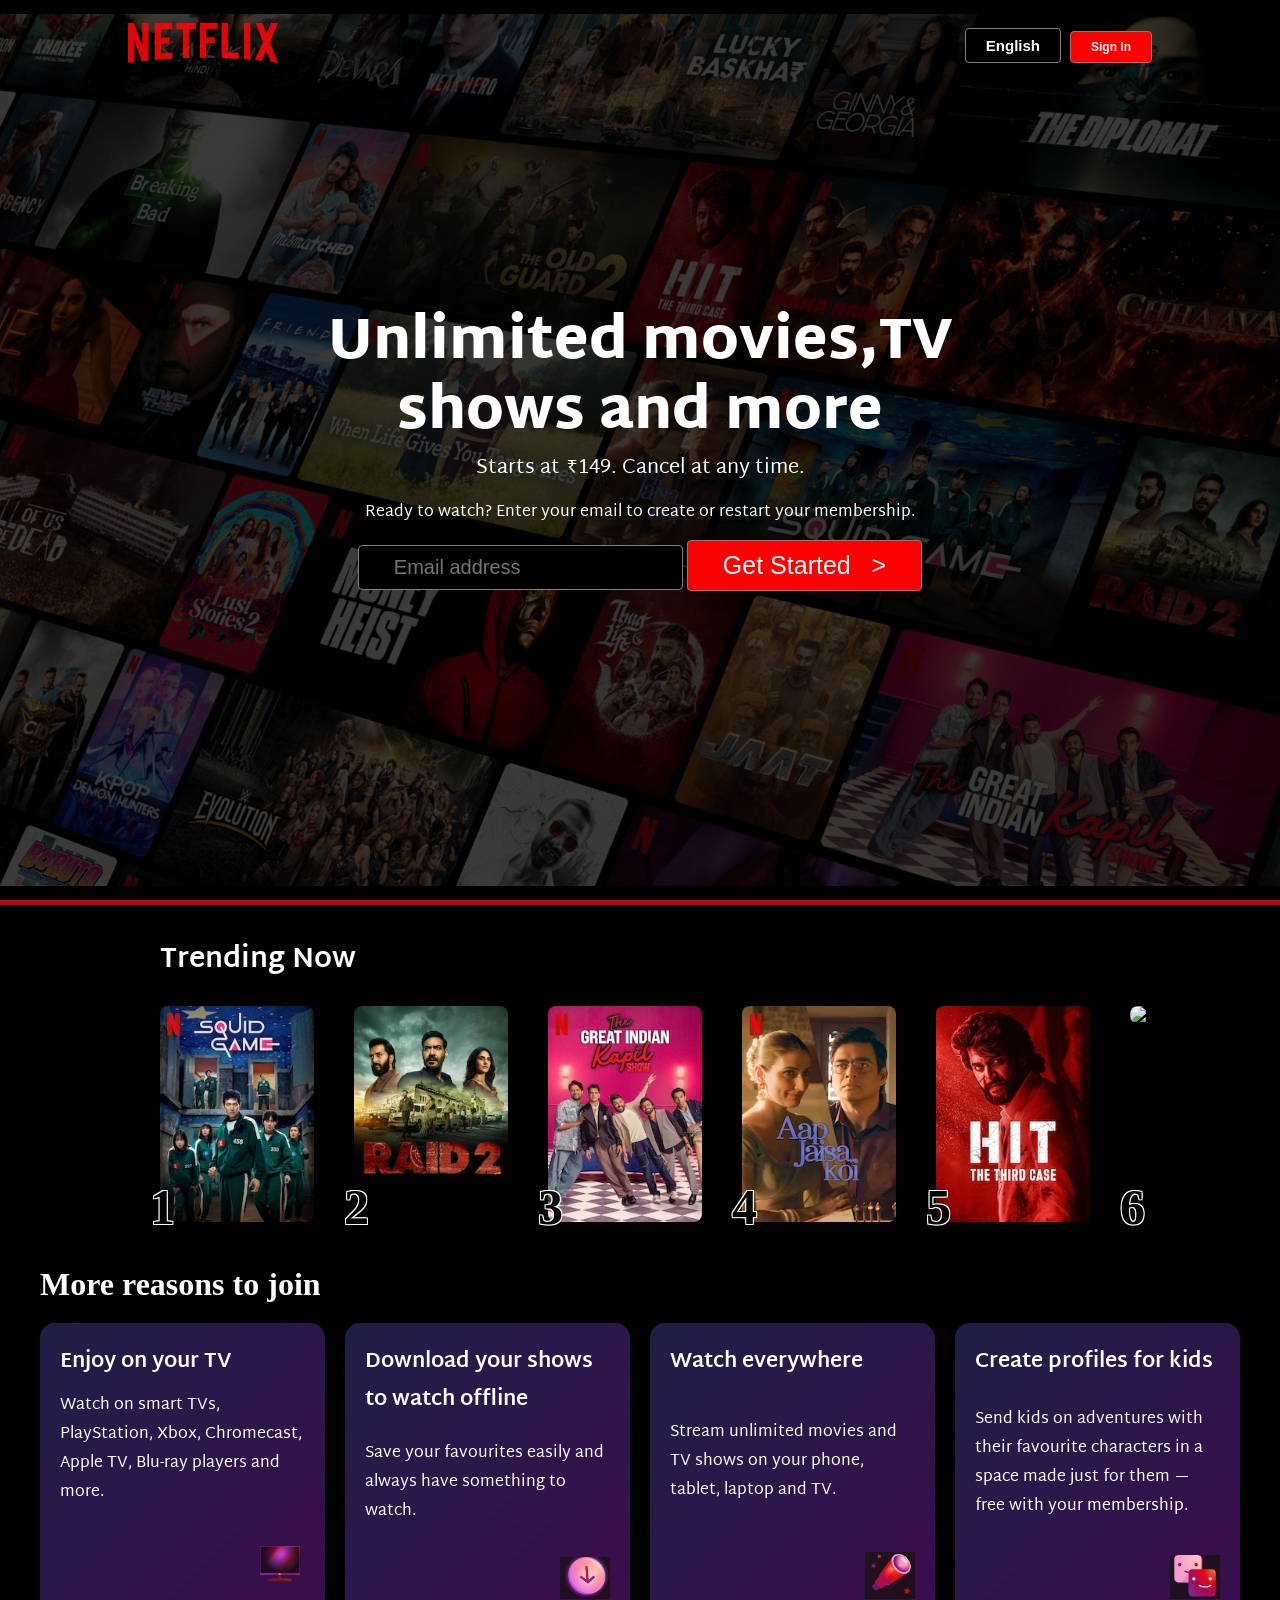
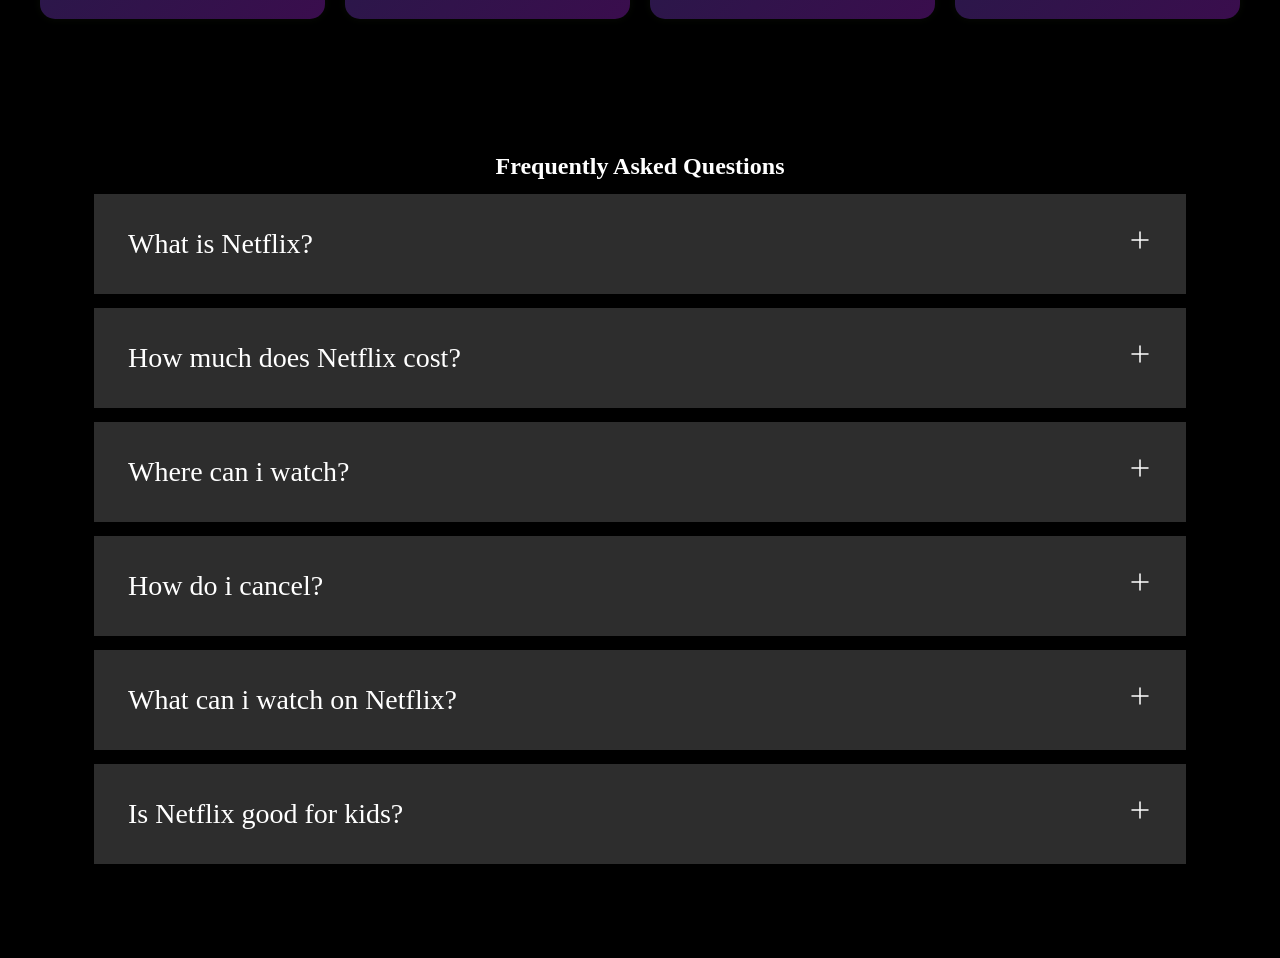
==== index.html @ e35a1ee7 "commit" ====
<!DOCTYPE html>
<html lang="en">

<head>
    <meta charset="UTF-8">
    <meta name="viewport" content="width=device-width, initial-scale=1.0">
    <title>Netflix India – Watch TV Shows Online, Watch Movies Online</title>
    <link rel="stylesheet" href="style.css">
</head>

<body>
    <div class="main">
        <nav>
            <span> <img src="logo.svg" alt=""></span>
            <div>
                <button class="btn ">
                    English 
                </button>
                <button class="btn brns">
                    Sign In
                </button>
            </div>
        </nav>
        <div class="box"></div>
        <div class="hero">
            <span>Unlimited movies,TV </span>
            <span>shows and more</span>
            <span>Starts at ₹149. Cancel at any time.</span>
            <span>Ready to watch? Enter your email to create or restart your membership.</span>
            <div>
                <input class="hbtn" "text" placeholder="Email address">
                <button class="btn brn">Get Started &nbsp; &gt;</button>
            </div>
        </div>
    </div>
    <div class="seprate"></div>
    </div>
    <h2 class="title">Trending Now</h2>

    <div class="trending-container">
        <div class="card">
            <img src="squid game.webp" alt="Squid Game">
            <span class="number">1</span>
        </div>

        <div class="card">
            <img src="Raid 2.webp" alt="Raid 2">
            <span class="number">2</span>
        </div>

        <div class="card">
            <img src="kapil sharma show.webp" alt="The Great Indian Kapil Show">
            <span class="number">3</span>
        </div>

        <div class="card">
            <img src="4 show.webp" alt="Aap Jaisa Koi">
            <span class="number">4</span>
        </div>

        <div class="card">
            <img src="5 hit.webp" alt="Hit The Third Case">
            <span class="number">5</span>
        </div>
        <div class="card">
            <img src="https://occ-0-4773-2186.1.nflxso.net/dnm/api/v6/mAcAr9TxZIVbINe88xb3Teg5_OA/AAAABcH5_XDKPeXszDIKUeRk9f8gbZf2IIH_vdf4CNwOb7kql21x-tuHFIQn1NVGFCzD79WrtEa2YEWqbSqJAs8AAOymvo6mcwfQlFM.webp?r=e74&quot" alt="Hit The Third Case">
            <span class="number">6</span>
        </div>
        <!-- <div class="card">
            <img src="5 hit.webp" alt="Hit The Third Case">
            <span class="number">7</span>
        </div> -->


    </div>
    <div class="benefits-section">
        <h2>More reasons to join</h2>
        <div class="benefit-list">
            <div class="benefit-card">
                <h3>Enjoy on your TV</h3>
                <p>Watch on smart TVs, PlayStation, Xbox, Chromecast, Apple TV, Blu-ray players and more.</p>
                <svg width="72" height="72" viewBox="0 0 72 72" fill="none">
                    <g id="television-core-small">
                        <path id="Vector" fill-rule="evenodd" clip-rule="evenodd"
                            d="M37.2 53.3992C37.2 52.7365 36.6628 52.1992 36 52.1992H34.8C34.1373 52.1992 33.6 52.7365 33.6 53.3992V56.2636C33.6 56.9129 33.0834 57.4433 32.4347 57.4739C30.3013 57.5744 28.1719 57.7834 26.0546 58.1011L19.444 59.0926C18.2692 59.2688 17.4 60.2782 17.4 61.4662V62.0992C17.4 62.4304 17.6686 62.6992 18 62.6992H52.8C53.1314 62.6992 53.4 62.4304 53.4 62.0992V61.4662C53.4 60.2782 52.5309 59.2688 51.3561 59.0926L44.7454 58.1011C42.6282 57.7834 40.4987 57.5744 38.3653 57.4739C37.7167 57.4433 37.2 56.9129 37.2 56.2636V53.3992Z"
                            fill="url(#paint0_radial_5179_1308)"></path>
                        <path id="Vector_2"
                            d="M18.6 60.7388C18.6 60.2306 18.9587 59.796 19.4602 59.711C22.0196 59.2775 29.7585 58.0508 35.4 58.0508C41.0415 58.0508 48.7804 59.2775 51.3398 59.711C51.8412 59.796 52.2 60.2306 52.2 60.7388C52.2 60.902 52.0575 61.0268 51.8967 61.0004C50.1219 60.707 40.9704 59.2409 35.4 59.2409C29.8295 59.2409 20.678 60.707 18.9033 61.0004C18.7425 61.0268 18.6 60.902 18.6 60.7388Z"
                            fill="url(#paint1_radial_5179_1308)"></path>
                        <path id="Vector_3"
                            d="M63 12H8.99995C8.00584 12 7.19995 12.8059 7.19995 13.8V51.6C7.19995 52.5941 8.00584 53.4 8.99995 53.4H63C63.9941 53.4 64.8 52.5941 64.8 51.6V13.8C64.8 12.8059 63.9941 12 63 12Z"
                            fill="url(#paint2_linear_5179_1308)"></path>
                        <path id="Vector_4"
                            d="M63 12H8.99995C8.00584 12 7.19995 12.8059 7.19995 13.8V51.6C7.19995 52.5941 8.00584 53.4 8.99995 53.4H63C63.9941 53.4 64.8 52.5941 64.8 51.6V13.8C64.8 12.8059 63.9941 12 63 12Z"
                            fill="url(#paint3_radial_5179_1308)"></path>
                        <path id="Vector_5" fill-rule="evenodd" clip-rule="evenodd"
                            d="M8.99995 12.6H63C63.663 12.6 64.2 13.1372 64.2 13.8V50.4H7.79995V13.8C7.79995 13.1372 8.33719 12.6 8.99995 12.6ZM7.19995 50.4V13.8C7.19995 12.8059 8.00581 12 8.99995 12H63C63.9942 12 64.8 12.8059 64.8 13.8V50.4V51.6C64.8 52.5941 63.9942 53.4 63 53.4H8.99995C8.00581 53.4 7.19995 52.5941 7.19995 51.6V50.4Z"
                            fill="url(#paint4_radial_5179_1308)"></path>
                        <path id="Vector_6"
                            d="M35.4 52.8C36.3941 52.8 37.2 52.3971 37.2 51.9C37.2 51.4029 36.3941 51 35.4 51C34.4059 51 33.6 51.4029 33.6 51.9C33.6 52.3971 34.4059 52.8 35.4 52.8Z"
                            fill="url(#paint5_radial_5179_1308)"></path>
                    </g>
                    <defs>
                        <radialGradient id="paint0_radial_5179_1308" cx="0" cy="0" r="1" gradientUnits="userSpaceOnUse"
                            gradientTransform="translate(50.3269 49.3723) rotate(118.526) scale(55.1579 46.2871)">
                            <stop stop-color="#802600"></stop>
                            <stop offset="0.333333" stop-color="#6F181D"></stop>
                            <stop offset="0.666667" stop-color="#5B1333"></stop>
                            <stop offset="1" stop-color="#391945"></stop>
                        </radialGradient>
                        <radialGradient id="paint1_radial_5179_1308" cx="0" cy="0" r="1" gradientUnits="userSpaceOnUse"
                            gradientTransform="translate(48.1077 53.6128) rotate(158.116) scale(32.7275 42.219)">
                            <stop stop-color="#99421D"></stop>
                            <stop offset="0.333333" stop-color="#99161D"></stop>
                            <stop offset="0.666667" stop-color="#7D1845"></stop>
                            <stop offset="1" stop-color="#59216E"></stop>
                        </radialGradient>
                        <linearGradient id="paint2_linear_5179_1308" x1="10.4727" y1="14.9572" x2="56.1755" y2="51.4814"
                            gradientUnits="userSpaceOnUse">
                            <stop stop-color="#99161D"></stop>
                            <stop offset="0.245283" stop-color="#CA005B"></stop>
                            <stop offset="0.346698" stop-color="#FF479A"></stop>
                            <stop offset="0.46934" stop-color="#CC3CFF"></stop>
                            <stop offset="0.735849" stop-color="#BC1A22"></stop>
                            <stop offset="1" stop-color="#C94FF5"></stop>
                        </linearGradient>
                        <radialGradient id="paint3_radial_5179_1308" cx="0" cy="0" r="1" gradientUnits="userSpaceOnUse"
                            gradientTransform="translate(38.6181 23.8286) rotate(90) scale(25.9571 25.8545)">
                            <stop stop-color="#1C0E20" stop-opacity="0"></stop>
                            <stop offset="1" stop-color="#1C0E20"></stop>
                        </radialGradient>
                        <radialGradient id="paint4_radial_5179_1308" cx="0" cy="0" r="1" gradientUnits="userSpaceOnUse"
                            gradientTransform="translate(54 20.1938) rotate(144.293) scale(47.2897 44.8232)">
                            <stop stop-color="#EF7744"></stop>
                            <stop offset="0.333333" stop-color="#E50914"></stop>
                            <stop offset="0.666667" stop-color="#A70D53"></stop>
                            <stop offset="1" stop-color="#792A95"></stop>
                        </radialGradient>
                        <radialGradient id="paint5_radial_5179_1308" cx="0" cy="0" r="1" gradientUnits="userSpaceOnUse"
                            gradientTransform="translate(36.525 51.3562) rotate(135) scale(4.58735)">
                            <stop stop-color="#FFDCCC"></stop>
                            <stop offset="0.333333" stop-color="#FFBDC0"></stop>
                            <stop offset="0.666667" stop-color="#F89DC6"></stop>
                            <stop offset="1" stop-color="#E4A1FA"></stop>
                        </radialGradient>
                    </defs>
                </svg>
                <script src="script.js"></script>
            </div>
            <div class="benefit-card">
                <h3>Download your shows<br>to watch offline</h3>
                <p>Save your favourites easily and always have something to watch.</p>
                <img src="download.png" alt="">
            </div>
            <div class="benefit-card">
                <h3>Watch everywhere</h3>
                <p>Stream unlimited movies and TV shows on your phone, tablet, laptop and TV.</p>
                <img src="search.png" alt="Watch Everywhere Icon">
            </div>
            <div class="benefit-card">
                <h3>Create profiles for kids</h3>
                <p>Send kids on adventures with their favourite characters in a space made just for them — free with
                    your membership.</p>
                <img src="for.png" alt="Kids Icon">
            </div>
        </div>
    </div>
    <section>
        <div class="faq">
            <h2>
                Frequently Asked Questions
            </h2>
         <span class="faqbox">
                What is Netflix?
                    <svg xmlns="http://www.w3.org/2000/svg" viewBox="0 0 24 24" width="24" height="24" color="#fffff" fill="none">
    <path d="M12 4V20M20 12H4" stroke="currentColor" stroke-width="1.5" stroke-linecap="round" stroke-linejoin="round"></path>
</svg>
           </span>
         <span class="faqbox">
                How much does Netflix cost?
                    <svg xmlns="http://www.w3.org/2000/svg" viewBox="0 0 24 24" width="24" height="24" color="#fffff" fill="none">
    <path d="M12 4V20M20 12H4" stroke="currentColor" stroke-width="1.5" stroke-linecap="round" stroke-linejoin="round"></path>
</svg>
           </span>
         <span class="faqbox">
                Where can i watch?
                    <svg xmlns="http://www.w3.org/2000/svg" viewBox="0 0 24 24" width="24" height="24" color="#fffff" fill="none">
    <path d="M12 4V20M20 12H4" stroke="currentColor" stroke-width="1.5" stroke-linecap="round" stroke-linejoin="round"></path>
</svg>
           </span>
         <span class="faqbox">
                How do i cancel?
                    <svg xmlns="http://www.w3.org/2000/svg" viewBox="0 0 24 24" width="24" height="24" color="#fffff" fill="none">
    <path d="M12 4V20M20 12H4" stroke="currentColor" stroke-width="1.5" stroke-linecap="round" stroke-linejoin="round"></path>
</svg>
           </span>
         <span class="faqbox">
                What can i watch on Netflix?
                    <svg xmlns="http://www.w3.org/2000/svg" viewBox="0 0 24 24" width="24" height="24" color="#fffff" fill="none">
    <path d="M12 4V20M20 12H4" stroke="currentColor" stroke-width="1.5" stroke-linecap="round" stroke-linejoin="round"></path>
</svg>
           </span>
         <span class="faqbox">
                Is Netflix good for kids?
                    <svg xmlns="http://www.w3.org/2000/svg" viewBox="0 0 24 24" width="24" height="24" color="#fffff" fill="none">
    <path d="M12 4V20M20 12H4" stroke="currentColor" stroke-width="1.5" stroke-linecap="round" stroke-linejoin="round"></path>
</svg>
           </span>
       
        </div>
    </section>

</body>

</html>
---- style.css ----
@import url('https://fonts.googleapis.com/css2?family=Martel+Sans:wght@200;300;400;600;700;800;900&display=swap');

* {
    margin: 0;
    padding: 0;
}
body{background-color: black;
}

.main {
    background-image: url('background.jpg');
    height: 100vh;
    position: relative;
    background-position: center center;
    background-size: max(1550px, 100vw);
    background-repeat: no-repeat;
}

.main .box {
    width: 100%;
    height: 100%;
    background-color: black;
    opacity: 0.69;
    position: absolute;
    top: 0;
}

nav {
    justify-content: space-between;
    width: 80vw;
    margin: auto;
    align-items: center;
    display: flex;
    height: 90px;
}

nav img {
    width: 150px;
    position: relative;
    z-index: 10;
    color: red;
}

nav button {
    position: relative;
    z-index: 10;
    
}

.hero {
    color: white;
    height: 80%;
    justify-content: center;
    align-items: center;
    display: flex;
    flex-direction: column;
    position: relative;
    z-index: 10;
    font-family: "Martel Sans", sans-serif;
    padding: 0px 30px;
 
}

.hero> :first-child {
    font-weight: 900;
    font-size: 56px;
    line-height: 70px;
    text-align:center;
}

.hero> :nth-child(2) {
    font-weight: 900;
    font-size: 56px;
    line-height: 70px;
    text-align:center;
}

.hero> :nth-child(3) {
    font-weight: 500;
    font-size: 20px;
    text-align:center;
}

.hero> :nth-child(4) {
    font-weight: 400;
    font-size: 16px;
    line-height: 54px;
    text-align:center;
}
.seprate {
    height: 5px;
    background-color: rgba(251, 7, 7, 0.76);
    position: relative;
    z-index: 10;
}
 .title {
    margin-top: 30px;
    margin-left: 160px;
    font-size: 28px;
    margin-bottom: 20px;
    color: white;
     font-family:"Martel Sans", sans-serif;
}

.trending-container {
    display: flex;
    gap: 40px;
    overflow-y:hidden ;
    overflow-x: auto;
    padding-left: 160px;
    scroll-behavior: smooth;
    
}

.card {
    position: relative;
    min-width: 150px;
    max-width: 180px;
}

.card img {
    width: 100%;
    border-radius: 8px;
}

.number {
    position: absolute;
    bottom: -10px;
    left: -10px;
    font-size: 50px;
    font-weight: bold;
    color: rgb(2, 2, 2);
    text-shadow:   -1px -1px 0 rgb(255, 255, 255),
         1px -1px 0 rgb(255, 255, 255),
        -1px  1px 0 rgb(255, 255, 255),
         1px  1px 0 rgb(255, 255, 255);
    
}
.benefits-section {
    padding: 40px;
    max-width: 1200px;
    margin: auto;
}

.benefits-section h2 {
    font-size: 2em;
    margin-bottom: 20px;
    color: white;
}

.benefit-list {
    display: flex;
    gap: 20px;
    flex-wrap: wrap;

}

.benefit-card {
    background: linear-gradient(135deg, #1f1f47, #3a0d4d);
    border-radius: 15px;
    padding: 20px;
    flex: 1 1 230px;
    position: relative;
    min-height: 230px;
    display: flex;
    flex-direction: column;
    justify-content: space-between;
    box-shadow: 0 0 10px rgba(153, 240, 78, 0.05);
    font-family:"Martel Sans", sans-serif;
    
}

.benefit-card h3 {
    font-size: 1.3em;
    margin-bottom: 10px;
    color: white;
    font-family:"Martel Sans", sans-serif;
}

.benefit-card p {
    font-size: 1em;
    color: #ffffff;
      font-family:"Martel Sans", sans-serif;
}

.benefit-card img {
    width: 50px;
    align-self: flex-end;
    margin-top: 20px;
}
.benefit-card svg {
    width: 50px;
    align-self: flex-end;
    margin-top: 20px;
}
.btn{
    padding: 8px 20px;
    background-color: black;
    color: white;
    font-weight: bold;
    border: 1px solid gray;
     border-radius: 4px;
     cursor: pointer;
     font-size: 15px;
  
}
.brn{
    background-color: red;
    padding: 10px 35px;
    font-size: 25px;
    border-radius: 4px;
    font-weight: 150;
   
}
.brns{
    background-color: red;
    font-size:12px;
    margin-left: 5px;
    
    
}
.main input{
     background-color: rgb(0, 0, 0);
    padding: 10px 35px;
    border-radius: 4px;
    font-size: 20px;
  
  border: 1px solid gray;
   color: white;
   
}
.faq h2{
    text-align: center;
    font-size: 24px;
}
.faq{
    padding: 94px;
    color: white;
 
}
.faqbox{
    margin-top: 14px;
    display: flex;
    background-color: rgb(45, 45, 45);
    padding: 34px 34px;
   justify-content: space-between;
   width: 80vw;
   font-size: 28px;
   cursor: pointer;
}
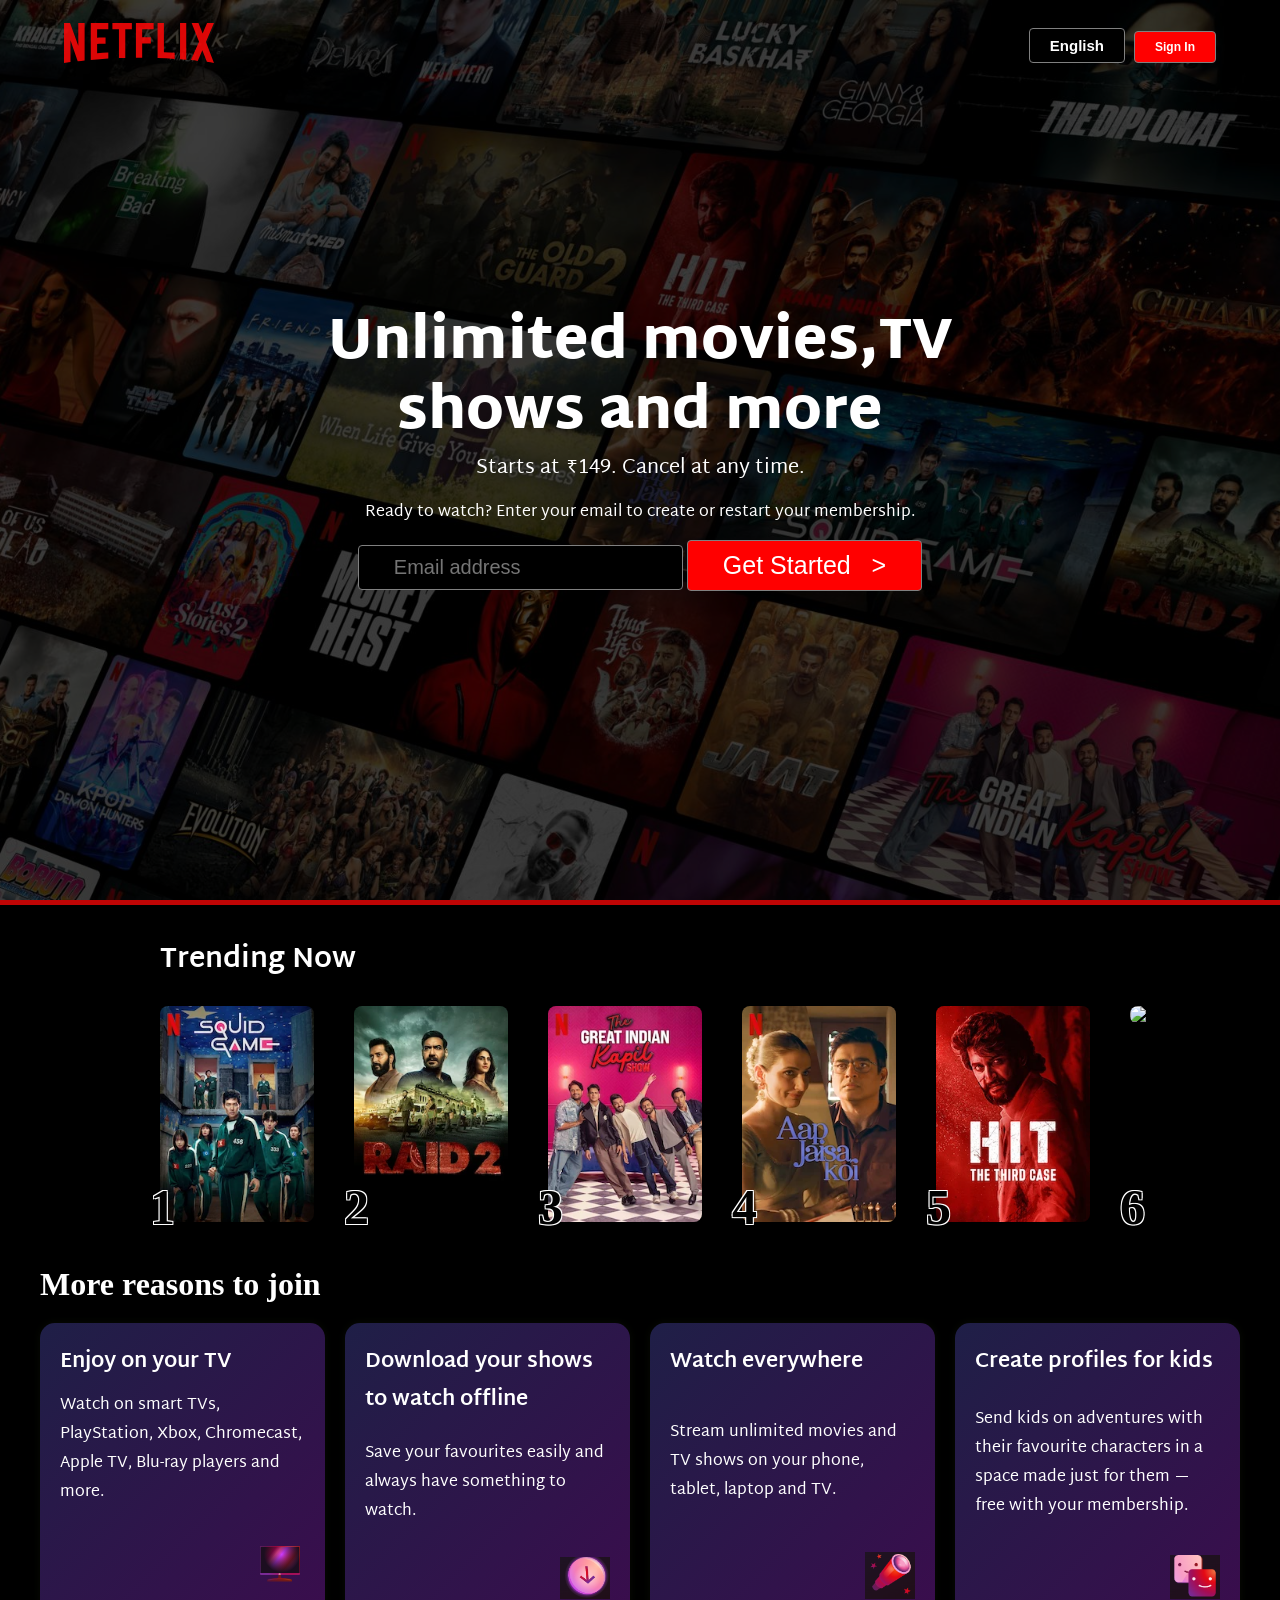
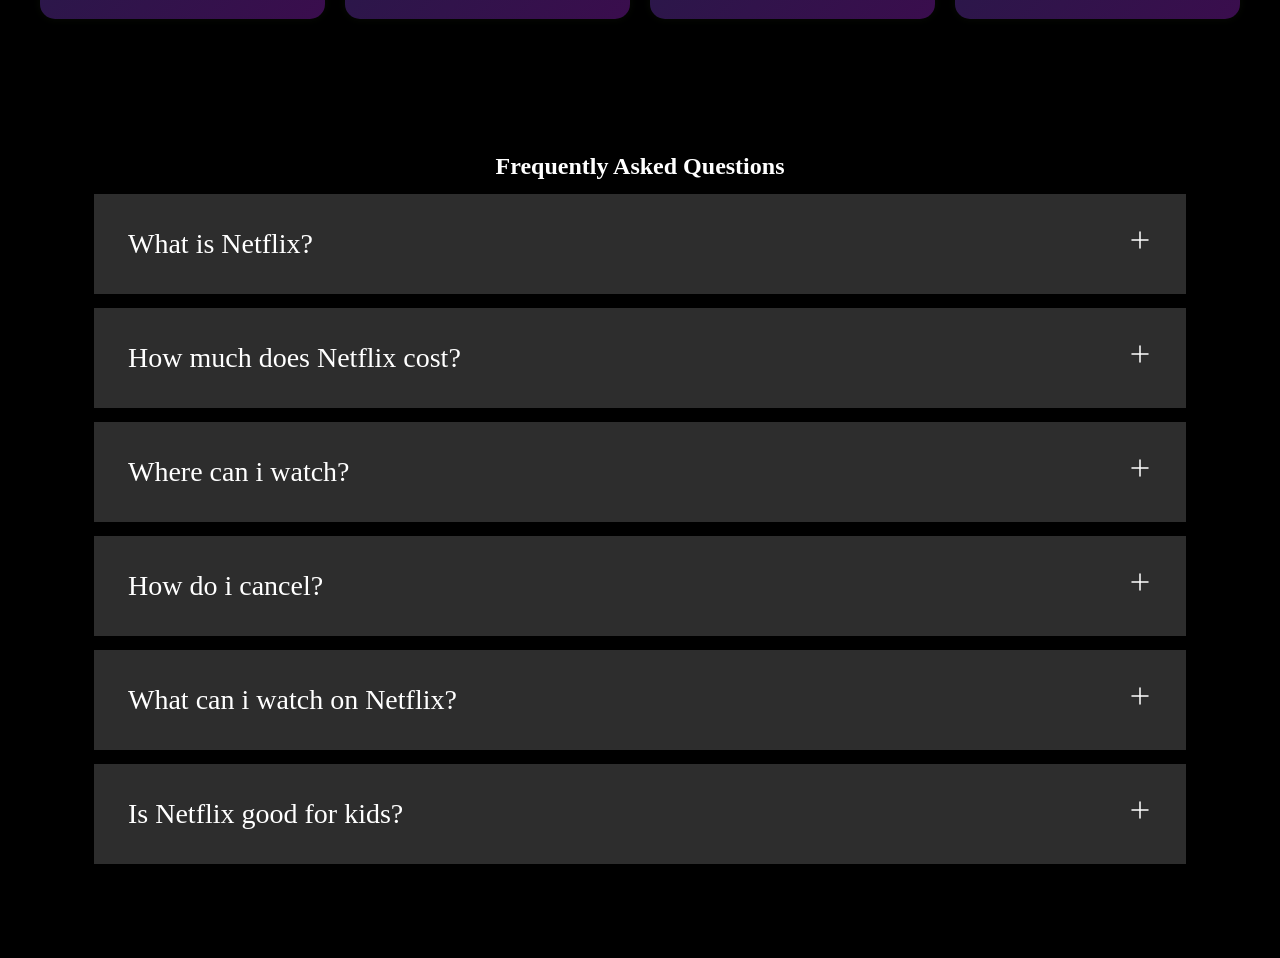
==== commit dd23bf59: "ui fixes for the mobile" ====
--- a/index.html
+++ b/index.html
@@ -23,11 +23,11 @@
         </nav>
         <div class="box"></div>
         <div class="hero">
-            <span>Unlimited movies,TV </span>
-            <span>shows and more</span>
-            <span>Starts at ₹149. Cancel at any time.</span>
-            <span>Ready to watch? Enter your email to create or restart your membership.</span>
-            <div>
+            <span class="heading">Unlimited movies,TV </span>
+            <span class="heading">shows and more</span>
+            <span class="heading">Starts at ₹149. Cancel at any time.</span>
+            <span class="heading">Ready to watch? Enter your email to create or restart your membership.</span>
+            <div class="inputbox">
                 <input class="hbtn" "text" placeholder="Email address">
                 <button class="btn brn">Get Started &nbsp; &gt;</button>
             </div>
--- a/style.css
+++ b/style.css
@@ -4,7 +4,9 @@
     margin: 0;
     padding: 0;
 }
-body{background-color: black;
+
+body {
+    background-color: black;
 }
 
 .main {
@@ -12,7 +14,7 @@
     height: 100vh;
     position: relative;
     background-position: center center;
-    background-size: max(1550px, 100vw);
+    background-size: cover;
     background-repeat: no-repeat;
 }
 
@@ -27,11 +29,12 @@
 
 nav {
     justify-content: space-between;
-    width: 80vw;
+    width: 90%;
     margin: auto;
     align-items: center;
     display: flex;
     height: 90px;
+    padding: 0 10px;
 }
 
 nav img {
@@ -44,7 +47,7 @@
 nav button {
     position: relative;
     z-index: 10;
-    
+
 }
 
 .hero {
@@ -58,58 +61,60 @@
     z-index: 10;
     font-family: "Martel Sans", sans-serif;
     padding: 0px 30px;
- 
+
 }
 
 .hero> :first-child {
     font-weight: 900;
     font-size: 56px;
     line-height: 70px;
-    text-align:center;
+    text-align: center;
 }
 
 .hero> :nth-child(2) {
     font-weight: 900;
     font-size: 56px;
     line-height: 70px;
-    text-align:center;
+    text-align: center;
 }
 
 .hero> :nth-child(3) {
     font-weight: 500;
     font-size: 20px;
-    text-align:center;
+    text-align: center;
 }
 
 .hero> :nth-child(4) {
     font-weight: 400;
     font-size: 16px;
     line-height: 54px;
-    text-align:center;
-}
+    text-align: center;
+}
+
 .seprate {
     height: 5px;
     background-color: rgba(251, 7, 7, 0.76);
     position: relative;
     z-index: 10;
 }
- .title {
+
+.title {
     margin-top: 30px;
     margin-left: 160px;
     font-size: 28px;
     margin-bottom: 20px;
     color: white;
-     font-family:"Martel Sans", sans-serif;
+    font-family: "Martel Sans", sans-serif;
 }
 
 .trending-container {
     display: flex;
     gap: 40px;
-    overflow-y:hidden ;
+    overflow-y: hidden;
     overflow-x: auto;
     padding-left: 160px;
     scroll-behavior: smooth;
-    
+
 }
 
 .card {
@@ -130,12 +135,13 @@
     font-size: 50px;
     font-weight: bold;
     color: rgb(2, 2, 2);
-    text-shadow:   -1px -1px 0 rgb(255, 255, 255),
-         1px -1px 0 rgb(255, 255, 255),
-        -1px  1px 0 rgb(255, 255, 255),
-         1px  1px 0 rgb(255, 255, 255);
-    
-}
+    text-shadow: -1px -1px 0 rgb(255, 255, 255),
+        1px -1px 0 rgb(255, 255, 255),
+        -1px 1px 0 rgb(255, 255, 255),
+        1px 1px 0 rgb(255, 255, 255);
+
+}
+
 .benefits-section {
     padding: 40px;
     max-width: 1200px;
@@ -166,21 +172,21 @@
     flex-direction: column;
     justify-content: space-between;
     box-shadow: 0 0 10px rgba(153, 240, 78, 0.05);
-    font-family:"Martel Sans", sans-serif;
-    
+    font-family: "Martel Sans", sans-serif;
+
 }
 
 .benefit-card h3 {
     font-size: 1.3em;
     margin-bottom: 10px;
     color: white;
-    font-family:"Martel Sans", sans-serif;
+    font-family: "Martel Sans", sans-serif;
 }
 
 .benefit-card p {
     font-size: 1em;
     color: #ffffff;
-      font-family:"Martel Sans", sans-serif;
+    font-family: "Martel Sans", sans-serif;
 }
 
 .benefit-card img {
@@ -188,64 +194,250 @@
     align-self: flex-end;
     margin-top: 20px;
 }
+
 .benefit-card svg {
     width: 50px;
     align-self: flex-end;
     margin-top: 20px;
 }
-.btn{
+
+.btn {
     padding: 8px 20px;
     background-color: black;
     color: white;
     font-weight: bold;
     border: 1px solid gray;
-     border-radius: 4px;
-     cursor: pointer;
-     font-size: 15px;
-  
-}
-.brn{
+    border-radius: 4px;
+    cursor: pointer;
+    font-size: 15px;
+
+}
+
+.brn {
     background-color: red;
     padding: 10px 35px;
     font-size: 25px;
     border-radius: 4px;
     font-weight: 150;
-   
-}
-.brns{
+
+}
+
+.brns {
     background-color: red;
-    font-size:12px;
+    font-size: 12px;
     margin-left: 5px;
-    
-    
-}
-.main input{
-     background-color: rgb(0, 0, 0);
+
+
+}
+
+.main input {
+    background-color: rgb(0, 0, 0);
     padding: 10px 35px;
     border-radius: 4px;
     font-size: 20px;
-  
-  border: 1px solid gray;
-   color: white;
-   
-}
-.faq h2{
+
+    border: 1px solid gray;
+    color: white;
+
+}
+
+.faq h2 {
     text-align: center;
     font-size: 24px;
 }
-.faq{
+
+.faq {
     padding: 94px;
     color: white;
- 
-}
-.faqbox{
+
+}
+
+.faqbox {
     margin-top: 14px;
     display: flex;
     background-color: rgb(45, 45, 45);
     padding: 34px 34px;
-   justify-content: space-between;
-   width: 80vw;
-   font-size: 28px;
-   cursor: pointer;
-}
- +    justify-content: space-between;
+    width: 80vw;
+    font-size: 28px;
+    cursor: pointer;
+}
+
+@media (max-width: 900px) {
+    .hero {
+        padding: 0 10px;
+    }
+
+    .card {
+        min-width: 100px;
+    }
+
+    .faqbox {
+  
+        width: 90%;
+        font-size: 16px;
+        padding: 14px;
+
+    }
+    .faq {
+    padding: 12px 0px 12px 12px;
+    color: white;
+
+}
+
+.benefit-card h3 {
+    margin-bottom: 10px;
+    color: white;
+    font-family: "Martel Sans", sans-serif;
+}
+
+.benefit-card p {
+    color: #ffffff;
+    font-family: "Martel Sans", sans-serif;
+}
+
+.benefits-section h2 {
+    margin-bottom: 20px;
+    color: white;
+}
+
+.benefits-section {
+    padding: 0px 30px;
+    margin: auto;
+    margin-top: 20px;
+
+}   
+
+.benefit-card {
+    background: linear-gradient(135deg, #1f1f47, #3a0d4d);
+    border-radius: 15px;
+    padding: 15px;
+    position: relative;
+    display: flex;
+   
+    box-shadow: 0 0 10px rgba(153, 240, 78, 0.05);
+    font-family: "Martel Sans", sans-serif;
+
+}
+
+.title {
+    margin-left: 20px;
+    margin-top: 24px;
+    font-size: 24px;
+    margin-bottom: 15px;
+    color: white;
+    font-family: "Martel Sans", sans-serif;
+}
+
+.trending-container {
+    display: flex;
+    gap: 30px;
+    overflow-y: hidden;
+    overflow-x: auto;
+    padding-left: 30px;
+    scroll-behavior: smooth;
+   
+
+}
+
+.btn {
+    padding: 8px;
+    background-color: black;
+    color: white;
+    font-weight: 700;
+    border: 1px solid gray;
+    border-radius: 4px;
+    cursor: pointer;
+    font-size: 12px;
+
+}
+.hbtn{
+    width: 70%;
+    height: 30%;
+
+}
+
+.brn {
+    background-color: red;
+    font-size: 16px;
+    border-radius: 4px;
+    font-weight: 150;
+    
+    margin-top: 7px;
+
+}
+
+.brns {
+    background-color: red;
+    font-size: 12px;
+    
+}
+
+.inputbox{
+    display: flex;
+    flex-direction: column;
+    align-items: center;
+    justify-content: center;
+    width: 100%;
+    margin-top: 16px;
+}
+
+.hero {
+    color: white;
+    
+    justify-content: center;
+    align-items: center;
+    display: flex;
+    flex-direction: column;
+    position: relative;
+    z-index: 10;
+    font-family: "Martel Sans", sans-serif;
+  
+
+}
+
+.hero> :first-child {
+    font-weight: 700;
+    font-size: 30px;
+    line-height: 40px;
+
+}
+
+.hero> :nth-child(2) {
+    font-weight: 700;
+    font-size: 30px;
+        line-height: 40px;
+
+
+}
+
+.hero> :nth-child(3) {
+    font-weight: 300;
+    font-size: 15px;
+        line-height: 40px;
+
+  
+}
+
+.hero> :nth-child(4) {
+    font-weight: 300;
+    font-size: 15px;
+        line-height: 40px;
+
+  
+}
+
+nav img {
+    width: 90px;
+    position: relative;
+    z-index: 10;
+    color: red;
+}
+
+nav button {
+    position: relative;
+    z-index: 10;
+    font-size: 12px;
+}
+
+}
